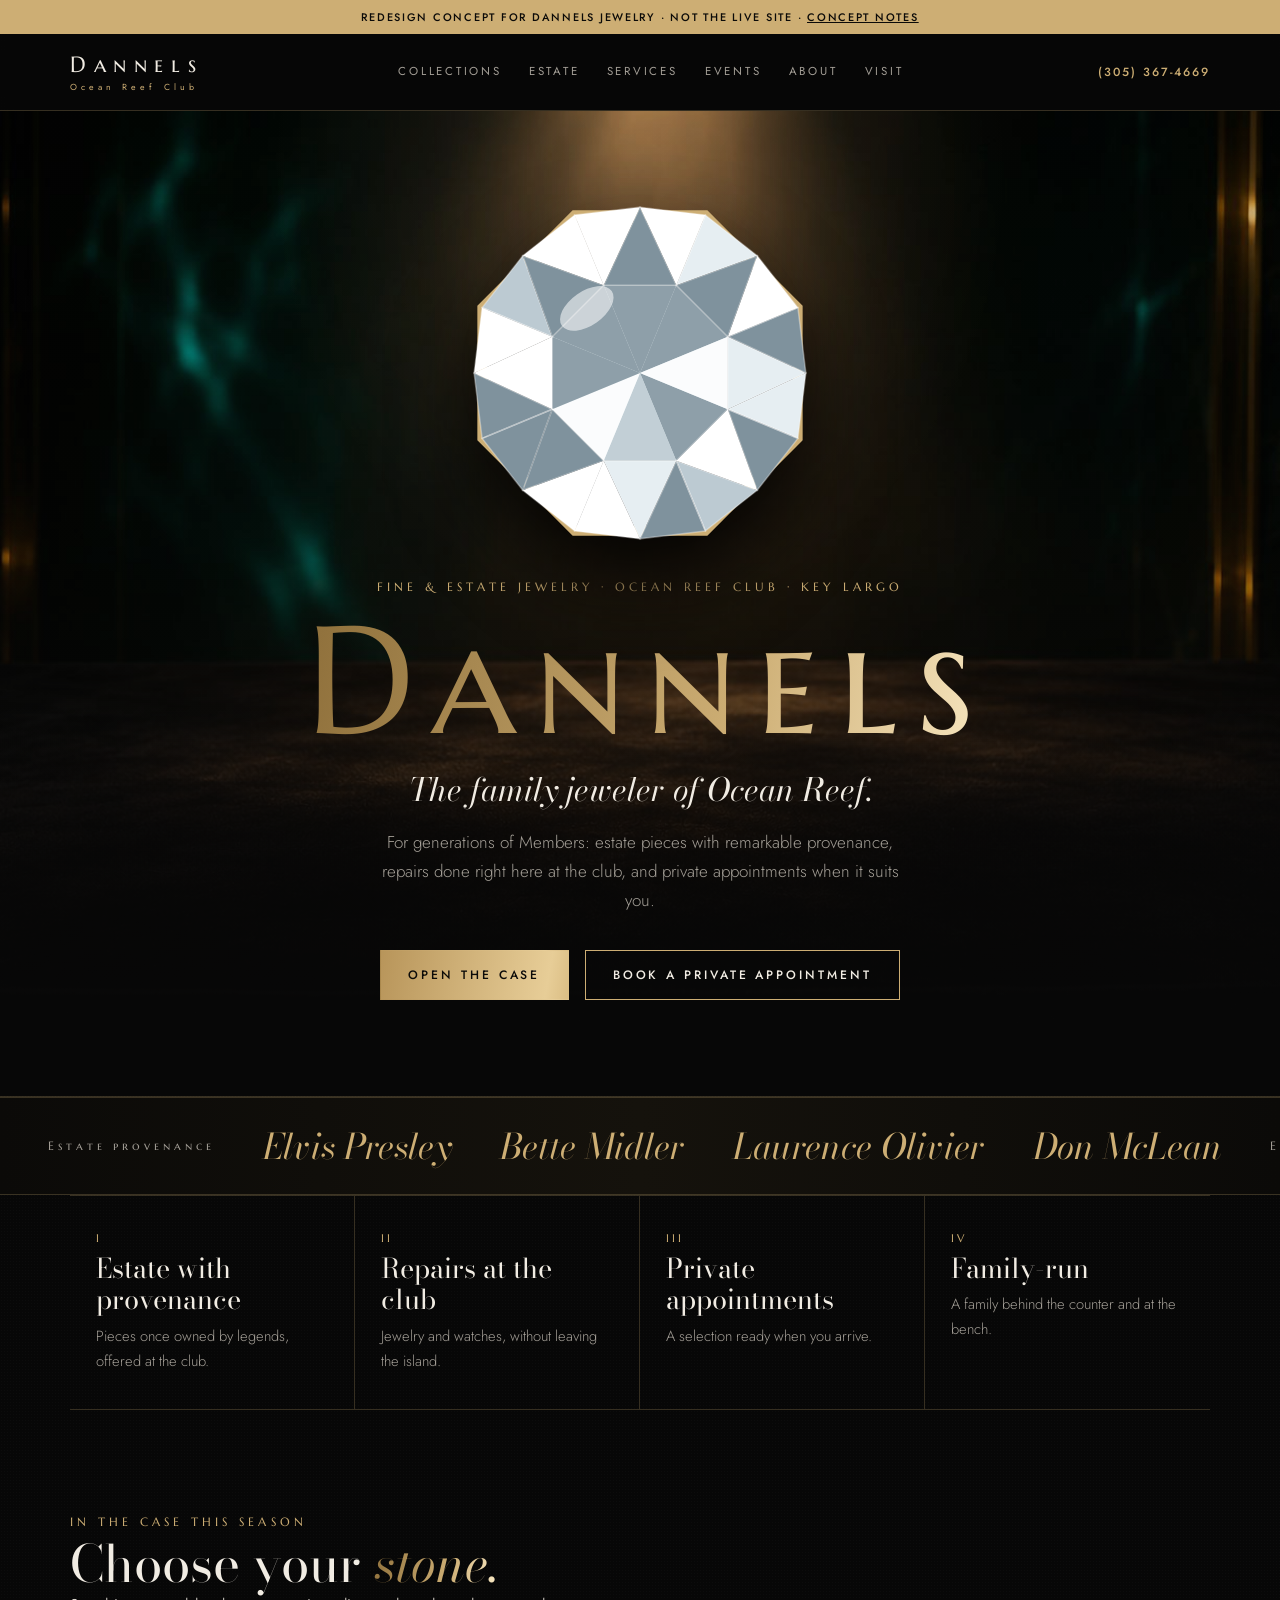
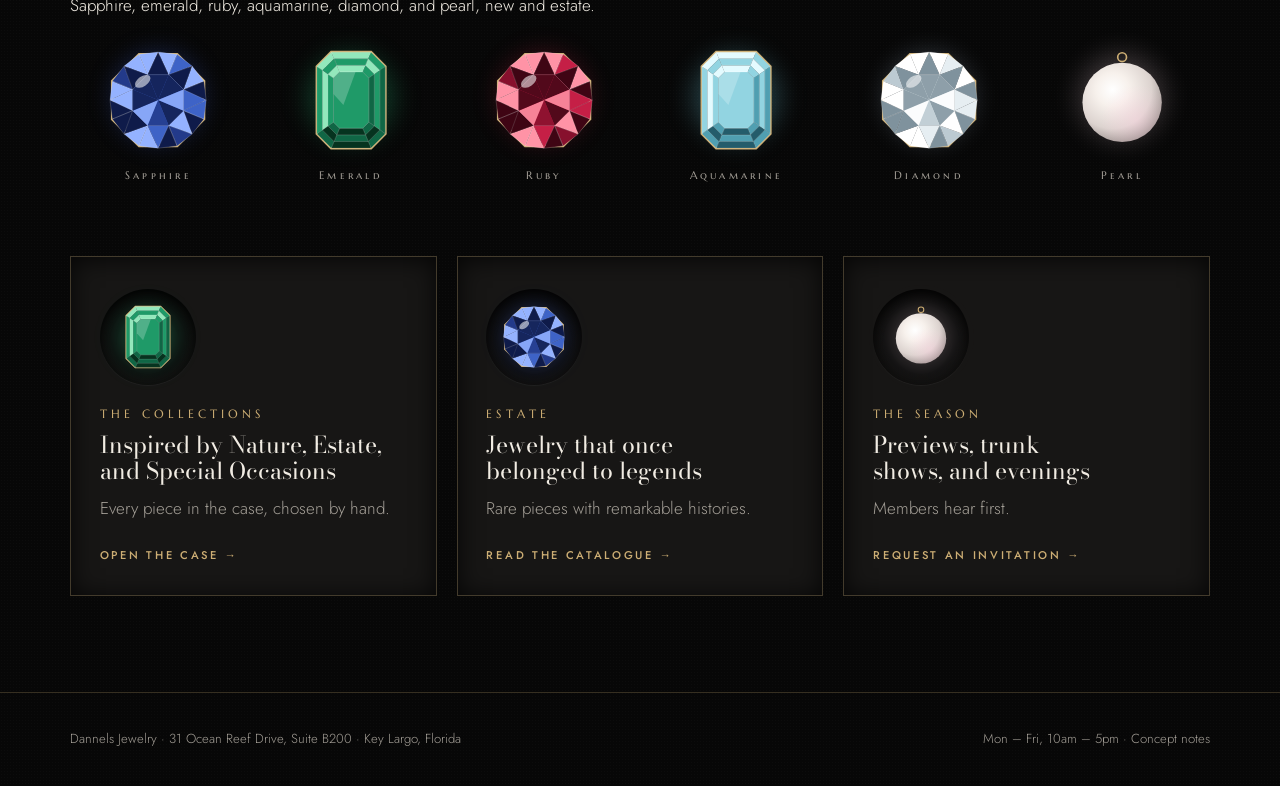
==== index.html @ 048edb6f "Prepare for GitHub Pages: share image URL, placeholder signup Co-Authored-By: Claude Opus 5.5 <norep" ====
<!doctype html>
<html lang="en">
<head>
<meta charset="utf-8">
<meta name="viewport" content="width=device-width, initial-scale=1, viewport-fit=cover">
<title>Dannels Jewelry · Fine & Estate Jewelry at Ocean Reef Club</title>
<meta name="description" content="Fine and estate jewelry at Ocean Reef Club, Key Largo. Jewelry and watch repair, special orders, and private previews. Mon–Fri 10–5.">
<meta name="robots" content="noindex, nofollow">
<meta property="og:title" content="Dannels Jewelry · Fine & Estate Jewelry at Ocean Reef Club">
<meta property="og:description" content="Fine and estate jewelry at Ocean Reef Club, Key Largo. Jewelry and watch repair, special orders, and private previews. Mon–Fri 10–5.">
<meta property="og:type" content="website">
<meta property="og:image" content="https://lysverdan.github.io/dannels-site/img/share.jpg">
<meta name="twitter:card" content="summary_large_image">
<link rel="preconnect" href="https://fonts.googleapis.com">
<link rel="preconnect" href="https://fonts.gstatic.com" crossorigin>
<link href="https://fonts.googleapis.com/css2?family=Bodoni+Moda:ital,opsz,wght@0,6..96,400;0,6..96,500;1,6..96,400&family=Marcellus+SC&family=Jost:wght@300;400;500&display=swap" rel="stylesheet">
<link rel="stylesheet" href="site.css">
<script type="application/ld+json">{
 "@context": "https://schema.org",
 "@type": "JewelryStore",
 "name": "Dannels Jewelry",
 "url": "https://www.dannelsjewelryco.com/",
 "telephone": "+1-305-367-4669",
 "address": {
  "@type": "PostalAddress",
  "streetAddress": "31 Ocean Reef Dr, Suite B200",
  "addressLocality": "Key Largo",
  "addressRegion": "FL",
  "postalCode": "33037",
  "addressCountry": "US"
 },
 "openingHoursSpecification": [
  {
   "@type": "OpeningHoursSpecification",
   "dayOfWeek": [
    "Monday",
    "Tuesday",
    "Wednesday",
    "Thursday",
    "Friday"
   ],
   "opens": "10:00",
   "closes": "17:00"
  }
 ],
 "founder": {
  "@type": "Person",
  "name": "Mark Dannels"
 }
}</script>
</head>
<body>
<svg width="0" height="0" style="position:absolute" aria-hidden="true"><symbol id="g-brilliant" viewBox="0 0 200 200"><polygon points="183.1,134.4 134.4,183.1 65.6,183.1 16.9,134.4 16.9,65.6 65.6,16.9 134.4,16.9 183.1,65.6" fill="none" stroke="var(--setting)" stroke-width="5"/><polygon points="183.1,134.4 161.7,161.7 146.2,119.1" fill="var(--deep)"/><polygon points="161.7,161.7 134.4,183.1 119.1,146.2" fill="var(--lo)"/><polygon points="161.7,161.7 146.2,119.1 119.1,146.2" fill="var(--hi)"/><polygon points="134.4,183.1 100.0,187.3 119.1,146.2" fill="var(--deep)"/><polygon points="100.0,187.3 65.6,183.1 80.9,146.2" fill="var(--hi)"/><polygon points="100.0,187.3 119.1,146.2 80.9,146.2" fill="var(--mid)"/><polygon points="65.6,183.1 38.3,161.7 80.9,146.2" fill="var(--hi)"/><polygon points="38.3,161.7 16.9,134.4 53.8,119.1" fill="var(--deep)"/><polygon points="38.3,161.7 80.9,146.2 53.8,119.1" fill="var(--deep)"/><polygon points="16.9,134.4 12.7,100.0 53.8,119.1" fill="var(--deep)"/><polygon points="12.7,100.0 16.9,65.6 53.8,80.9" fill="var(--hi)"/><polygon points="12.7,100.0 53.8,119.1 53.8,80.9" fill="var(--hi)"/><polygon points="16.9,65.6 38.3,38.3 53.8,80.9" fill="var(--lo)"/><polygon points="38.3,38.3 65.6,16.9 80.9,53.8" fill="var(--hi)"/><polygon points="38.3,38.3 53.8,80.9 80.9,53.8" fill="var(--deep)"/><polygon points="65.6,16.9 100.0,12.7 80.9,53.8" fill="var(--hi)"/><polygon points="100.0,12.7 134.4,16.9 119.1,53.8" fill="var(--hi)"/><polygon points="100.0,12.7 80.9,53.8 119.1,53.8" fill="var(--deep)"/><polygon points="134.4,16.9 161.7,38.3 119.1,53.8" fill="var(--mid)"/><polygon points="161.7,38.3 183.1,65.6 146.2,80.9" fill="var(--hi)"/><polygon points="161.7,38.3 119.1,53.8 146.2,80.9" fill="var(--deep)"/><polygon points="183.1,65.6 187.3,100.0 146.2,80.9" fill="var(--deep)"/><polygon points="187.3,100.0 183.1,134.4 146.2,119.1" fill="var(--mid)"/><polygon points="187.3,100.0 146.2,80.9 146.2,119.1" fill="var(--mid)"/><polygon points="146.2,119.1 119.1,146.2 80.9,146.2 53.8,119.1 53.8,80.9 80.9,53.8 119.1,53.8 146.2,80.9" fill="var(--mid)"/><polygon points="100.0,100.0 146.2,119.1 119.1,146.2" fill="var(--deep)" opacity="0.85"/><polygon points="100.0,100.0 119.1,146.2 80.9,146.2" fill="var(--lo)" opacity="0.85"/><polygon points="100.0,100.0 80.9,146.2 53.8,119.1" fill="var(--hi)" opacity="0.85"/><polygon points="100.0,100.0 53.8,119.1 53.8,80.9" fill="var(--deep)" opacity="0.85"/><polygon points="100.0,100.0 53.8,80.9 80.9,53.8" fill="var(--deep)" opacity="0.85"/><polygon points="100.0,100.0 80.9,53.8 119.1,53.8" fill="var(--deep)" opacity="0.85"/><polygon points="100.0,100.0 119.1,53.8 146.2,80.9" fill="var(--deep)" opacity="0.85"/><polygon points="100.0,100.0 146.2,80.9 146.2,119.1" fill="var(--hi)" opacity="0.85"/><g fill="none" stroke="#fff" stroke-opacity="0.35" stroke-width="0.8"><polygon points="183.1,134.4 161.7,161.7 146.2,119.1"/><polygon points="161.7,161.7 134.4,183.1 119.1,146.2"/><polygon points="134.4,183.1 100.0,187.3 119.1,146.2"/><polygon points="100.0,187.3 65.6,183.1 80.9,146.2"/><polygon points="65.6,183.1 38.3,161.7 80.9,146.2"/><polygon points="38.3,161.7 16.9,134.4 53.8,119.1"/><polygon points="16.9,134.4 12.7,100.0 53.8,119.1"/><polygon points="12.7,100.0 16.9,65.6 53.8,80.9"/><polygon points="16.9,65.6 38.3,38.3 53.8,80.9"/><polygon points="38.3,38.3 65.6,16.9 80.9,53.8"/><polygon points="65.6,16.9 100.0,12.7 80.9,53.8"/><polygon points="100.0,12.7 134.4,16.9 119.1,53.8"/><polygon points="134.4,16.9 161.7,38.3 119.1,53.8"/><polygon points="161.7,38.3 183.1,65.6 146.2,80.9"/><polygon points="183.1,65.6 187.3,100.0 146.2,80.9"/><polygon points="187.3,100.0 183.1,134.4 146.2,119.1"/><polygon points="146.2,119.1 119.1,146.2 80.9,146.2 53.8,119.1 53.8,80.9 80.9,53.8 119.1,53.8 146.2,80.9"/></g><ellipse cx="72" cy="66" rx="16" ry="9" fill="#fff" opacity="0.55" transform="rotate(-35 72 66)"/></symbol><symbol id="g-step" viewBox="0 0 200 200"><polygon points="64.0,13.0 136.0,13.0 162.0,39.0 162.0,161.0 136.0,187.0 64.0,187.0 38.0,161.0 38.0,39.0" fill="none" stroke="var(--setting)" stroke-width="5"/><polygon points="64.0,13.0 136.0,13.0 131.0,25.0 69.0,25.0" fill="var(--hi)" stroke="#fff" stroke-opacity="0.3" stroke-width="0.8"/><polygon points="136.0,13.0 162.0,39.0 152.0,46.0 131.0,25.0" fill="var(--mid)" stroke="#fff" stroke-opacity="0.3" stroke-width="0.8"/><polygon points="162.0,39.0 162.0,161.0 152.0,154.0 152.0,46.0" fill="var(--lo)" stroke="#fff" stroke-opacity="0.3" stroke-width="0.8"/><polygon points="162.0,161.0 136.0,187.0 131.0,175.0 152.0,154.0" fill="var(--lo)" stroke="#fff" stroke-opacity="0.3" stroke-width="0.8"/><polygon points="136.0,187.0 64.0,187.0 69.0,175.0 131.0,175.0" fill="var(--deep)" stroke="#fff" stroke-opacity="0.3" stroke-width="0.8"/><polygon points="64.0,187.0 38.0,161.0 48.0,154.0 69.0,175.0" fill="var(--lo)" stroke="#fff" stroke-opacity="0.3" stroke-width="0.8"/><polygon points="38.0,161.0 38.0,39.0 48.0,46.0 48.0,154.0" fill="var(--mid)" stroke="#fff" stroke-opacity="0.3" stroke-width="0.8"/><polygon points="38.0,39.0 64.0,13.0 69.0,25.0 48.0,46.0" fill="var(--hi)" stroke="#fff" stroke-opacity="0.3" stroke-width="0.8"/><polygon points="69.0,25.0 131.0,25.0 126.0,37.0 74.0,37.0" fill="var(--mid)" stroke="#fff" stroke-opacity="0.3" stroke-width="0.8"/><polygon points="131.0,25.0 152.0,46.0 142.0,53.0 126.0,37.0" fill="var(--hi)" stroke="#fff" stroke-opacity="0.3" stroke-width="0.8"/><polygon points="152.0,46.0 152.0,154.0 142.0,147.0 142.0,53.0" fill="var(--mid)" stroke="#fff" stroke-opacity="0.3" stroke-width="0.8"/><polygon points="152.0,154.0 131.0,175.0 126.0,163.0 142.0,147.0" fill="var(--deep)" stroke="#fff" stroke-opacity="0.3" stroke-width="0.8"/><polygon points="131.0,175.0 69.0,175.0 74.0,163.0 126.0,163.0" fill="var(--lo)" stroke="#fff" stroke-opacity="0.3" stroke-width="0.8"/><polygon points="69.0,175.0 48.0,154.0 58.0,147.0 74.0,163.0" fill="var(--deep)" stroke="#fff" stroke-opacity="0.3" stroke-width="0.8"/><polygon points="48.0,154.0 48.0,46.0 58.0,53.0 58.0,147.0" fill="var(--hi)" stroke="#fff" stroke-opacity="0.3" stroke-width="0.8"/><polygon points="48.0,46.0 69.0,25.0 74.0,37.0 58.0,53.0" fill="var(--mid)" stroke="#fff" stroke-opacity="0.3" stroke-width="0.8"/><polygon points="74.0,37.0 126.0,37.0 121.0,49.0 79.0,49.0" fill="var(--hi)" stroke="#fff" stroke-opacity="0.3" stroke-width="0.8"/><polygon points="126.0,37.0 142.0,53.0 132.0,60.0 121.0,49.0" fill="var(--mid)" stroke="#fff" stroke-opacity="0.3" stroke-width="0.8"/><polygon points="142.0,53.0 142.0,147.0 132.0,140.0 132.0,60.0" fill="var(--lo)" stroke="#fff" stroke-opacity="0.3" stroke-width="0.8"/><polygon points="142.0,147.0 126.0,163.0 121.0,151.0 132.0,140.0" fill="var(--lo)" stroke="#fff" stroke-opacity="0.3" stroke-width="0.8"/><polygon points="126.0,163.0 74.0,163.0 79.0,151.0 121.0,151.0" fill="var(--deep)" stroke="#fff" stroke-opacity="0.3" stroke-width="0.8"/><polygon points="74.0,163.0 58.0,147.0 68.0,140.0 79.0,151.0" fill="var(--lo)" stroke="#fff" stroke-opacity="0.3" stroke-width="0.8"/><polygon points="58.0,147.0 58.0,53.0 68.0,60.0 68.0,140.0" fill="var(--mid)" stroke="#fff" stroke-opacity="0.3" stroke-width="0.8"/><polygon points="58.0,53.0 74.0,37.0 79.0,49.0 68.0,60.0" fill="var(--hi)" stroke="#fff" stroke-opacity="0.3" stroke-width="0.8"/><polygon points="79.0,49.0 121.0,49.0 132.0,60.0 132.0,140.0 121.0,151.0 79.0,151.0 68.0,140.0 68.0,60.0" fill="var(--mid)" stroke="#fff" stroke-opacity="0.4" stroke-width="0.8"/><polygon points="79,49 108,49 86,109 68,89 68,60" fill="#fff" opacity="0.22"/></symbol><symbol id="g-pearl" viewBox="0 0 200 200"><defs><radialGradient id="pg" cx="38%" cy="34%" r="70%"><stop offset="0" stop-color="#fff"/><stop offset=".3" stop-color="#F7F1EC"/><stop offset=".7" stop-color="#DCD3CF"/><stop offset="1" stop-color="#9C918F"/></radialGradient><radialGradient id="pr" cx="68%" cy="72%" r="45%"><stop offset="0" stop-color="#FFD6E4" stop-opacity=".45"/><stop offset="1" stop-color="#FFD6E4" stop-opacity="0"/></radialGradient></defs><circle cx="100" cy="104" r="72" fill="url(#pg)"/><circle cx="100" cy="104" r="72" fill="url(#pr)"/><circle cx="100" cy="22" r="8" fill="none" stroke="var(--setting)" stroke-width="3"/></symbol></svg>
<div class="ribbon">Redesign concept for Dannels Jewelry · not the live site · <a href="notes.html">concept notes</a></div>
<nav class="nav" aria-label="Main">
  <div class="wrap">
    <a class="wordmark" href="index.html">Dannels<small>Ocean Reef Club</small></a>
    <div class="menu"><a href="collections.html">Collections</a><a href="estate.html">Estate</a><a href="services.html">Services</a><a href="events.html">Events</a><a href="about.html">About</a><a href="visit.html">Visit</a></div>
    <a class="call" href="tel:+13053674669">(305) 367-4669</a>
  </div>
</nav>
<main>
<section class="page">
<header class="hero2">
<div class="wrap">
<div class="stage">
<div class="halo"></div>
<div class="turn"><svg aria-label="Illustration of a brilliant-cut diamond" class="gem g-diamond" role="img" viewbox="0 0 200 200"><use href="#g-brilliant"></use></svg></div>
<div class="glint"></div>
<span class="spark" style="left:6%;top:18%;animation-delay:.2s"></span>
<span class="spark" style="left:86%;top:10%;animation-delay:1.3s;width:24px;height:24px"></span>
<span class="spark" style="left:92%;top:66%;animation-delay:2.1s"></span>
<span class="spark" style="left:14%;top:76%;animation-delay:.8s;width:12px;height:12px"></span>
<span class="spark" style="left:52%;top:-2%;animation-delay:2.7s;width:14px;height:14px"></span>
</div>
<span class="eyebrow">Fine &amp; Estate Jewelry · Ocean Reef Club · Key Largo</span>
<h1 style="margin-top:1.2rem"><span class="foil">Dannels</span></h1>
<p class="sub">The family jeweler of Ocean Reef.</p>
<p class="meta">For generations of Members: estate pieces with remarkable provenance, repairs done right here at the club, and private appointments when it suits you.</p>
<div class="ctas">
<a class="btn btn--solid" href="collections.html">Open the case</a>
<a class="btn btn--ghost" href="visit.html">Book a private appointment</a>
</div>
</div>
</header>
<div aria-label="Past estate provenance" class="marquee"><div class="track">
<span class="k">Estate provenance</span><span>Elvis Presley</span><span>Bette Midler</span><span>Laurence Olivier</span><span>Don McLean</span>
<span class="k">Estate provenance</span><span>Elvis Presley</span><span>Bette Midler</span><span>Laurence Olivier</span><span>Don McLean</span>
<span class="k">Estate provenance</span><span>Elvis Presley</span><span>Bette Midler</span><span>Laurence Olivier</span><span>Don McLean</span>
<span class="k">Estate provenance</span><span>Elvis Presley</span><span>Bette Midler</span><span>Laurence Olivier</span><span>Don McLean</span>
</div></div>
<div class="wrap"><div class="pillars">
<div class="pillar"><span class="n">I</span><b>Estate with provenance</b><span>Pieces once owned by legends, offered at the club.</span></div>
<div class="pillar"><span class="n">II</span><b>Repairs at the club</b><span>Jewelry and watches, without leaving the island.</span></div>
<div class="pillar"><span class="n">III</span><b>Private appointments</b><span>A selection ready when you arrive.</span></div>
<div class="pillar"><span class="n">IV</span><b>Family-run</b><span>A family behind the counter and at the bench.</span></div>
</div></div>
<section class="band"><div class="wrap">
<div class="section-head"><div><span class="eyebrow">In the case this season</span><h2>Choose your <span class="foil" style="font-style:italic">stone.</span></h2></div><p>Sapphire, emerald, ruby, aquamarine, diamond, and pearl, new and estate.</p></div>
<div class="stones" style="margin-bottom:3rem">
<a class="stone g-sapphire" href="collections.html"><svg aria-hidden="true" viewbox="0 0 200 200"><use href="#g-brilliant"></use></svg><span>Sapphire</span></a>
<a class="stone g-emerald" href="collections.html"><svg aria-hidden="true" viewbox="0 0 200 200"><use href="#g-step"></use></svg><span>Emerald</span></a>
<a class="stone g-ruby" href="collections.html"><svg aria-hidden="true" viewbox="0 0 200 200"><use href="#g-brilliant"></use></svg><span>Ruby</span></a>
<a class="stone g-aqua" href="collections.html"><svg aria-hidden="true" viewbox="0 0 200 200"><use href="#g-step"></use></svg><span>Aquamarine</span></a>
<a class="stone g-diamond" href="collections.html"><svg aria-hidden="true" viewbox="0 0 200 200"><use href="#g-brilliant"></use></svg><span>Diamond</span></a>
<a class="stone g-pearl" href="collections.html"><svg aria-hidden="true" viewbox="0 0 200 200"><use href="#g-pearl"></use></svg><span>Pearl</span></a>
</div>
<div class="trays">
<a class="tray" href="collections.html">
<div class="slot"><svg aria-hidden="true" class="gem g-emerald" viewbox="0 0 200 200"><use href="#g-step"></use></svg></div>
<span class="eyebrow">The Collections</span><h3>Inspired by Nature, Estate, and Special Occasions</h3><p class="muted">Every piece in the case, chosen by hand.</p><span class="arrow">Open the case →</span>
</a>
<a class="tray" href="estate.html">
<div class="slot"><svg aria-hidden="true" class="gem g-sapphire" viewbox="0 0 200 200"><use href="#g-brilliant"></use></svg></div>
<span class="eyebrow">Estate</span><h3>Jewelry that once belonged to legends</h3><p class="muted">Rare pieces with remarkable histories.</p><span class="arrow">Read the catalogue →</span>
</a>
<a class="tray" href="events.html">
<div class="slot"><svg aria-hidden="true" class="gem g-pearl" viewbox="0 0 200 200"><use href="#g-pearl"></use></svg></div>
<span class="eyebrow">The Season</span><h3>Previews, trunk shows, and evenings</h3><p class="muted">Members hear first.</p><span class="arrow">Request an invitation →</span>
</a>
</div>
</div></section>
</section>
</main>
<footer>
  <div class="wrap">
    <span>Dannels Jewelry · 31 Ocean Reef Drive, Suite B200 · Key Largo, Florida</span>
    <span><a href="visit.html">Mon – Fri, 10am – 5pm</a> · <a href="notes.html">Concept notes</a></span>
  </div>
</footer>
</body>
</html>
---- site.css ----
/* Layout: black-velvet showroom; one HTML file per page, shared stylesheet */
:root {
  --velvet: #070707;      /* black velvet ground */
  --velvet-2: #101010;    /* raised band */
  --velvet-3: #171615;    /* tray / card */
  --pearl: #F1ECE3;       /* primary text */
  --ash: #A39E96;         /* secondary text */
  --gold: #CDAE74;        /* champagne gold */
  --gold-deep: #9C7D45;
  --ivory: #F3EDE1;       /* paper: envelope, invitation, tags */
  --ink: #1A1712;         /* text on paper */
  --line: rgba(205, 174, 116, 0.24);
  --font-display: 'Bodoni Moda', 'Didot', 'Bodoni 72', Georgia, serif;
  --font-engraved: 'Marcellus SC', 'Trajan Pro', 'Optima', Georgia, serif;
  --font-body: 'Jost', 'Futura', 'Century Gothic', 'Helvetica Neue', Arial, sans-serif;
  color-scheme: dark;
}
* { box-sizing: border-box; }
html, body { background: var(--velvet); }
body { margin: 0; color: var(--pearl); font: 300 1.0625rem/1.7 var(--font-body); -webkit-font-smoothing: antialiased; min-height: 100vh; display: flex; flex-direction: column;
  background-image: radial-gradient(rgba(255,255,255,0.018) 1px, transparent 1px); background-size: 3px 3px; }
a { color: inherit; }
svg { display: block; }
.wrap { max-width: 1180px; margin: 0 auto; width: 100%; padding-left: max(20px, env(safe-area-inset-left, 0px)); padding-right: max(20px, env(safe-area-inset-right, 0px)); }
.eng { font-family: var(--font-engraved); letter-spacing: 0.28em; text-transform: uppercase; }
.eyebrow { font: 400 0.74rem var(--font-engraved); letter-spacing: 0.34em; text-transform: uppercase; color: var(--gold); }
h1, h2, h3 { font-family: var(--font-display); font-weight: 400; margin: 0; text-wrap: balance; line-height: 1.1; }
h2 { font-size: clamp(2rem, 4.2vw, 3.2rem); }
h3 { font-size: 1.45rem; }
p { margin: 0; }
.muted { color: var(--ash); }
.btn { display: inline-flex; align-items: center; justify-content: center; padding: 0.95rem 1.7rem; font: 500 0.76rem var(--font-body); letter-spacing: 0.24em; text-transform: uppercase; text-decoration: none; border: 1px solid var(--gold); cursor: pointer; transition: background .3s, color .3s, border-color .3s; user-select: none; }
.btn--solid { background: var(--gold); color: #0B0A08; }
.btn--solid:hover { background: var(--pearl); border-color: var(--pearl); }
.btn--ghost { background: transparent; color: var(--pearl); }
.btn--ghost:hover { background: rgba(205,174,116,0.12); }
label { cursor: pointer; }
.ctas { display: flex; flex-wrap: wrap; gap: 1rem; }


.ribbon { background: var(--gold); color: #0B0A08; text-align: center; font: 500 0.68rem var(--font-body); letter-spacing: 0.16em; text-transform: uppercase; padding: 0.55rem 1rem; }
.ribbon a { text-decoration: underline; }

/* nav */
.nav { position: sticky; top: 0; z-index: 20; background: rgba(7,7,7,0.9); backdrop-filter: blur(12px); -webkit-backdrop-filter: blur(12px); border-bottom: 1px solid var(--line); }
.nav .wrap { display: flex; align-items: center; justify-content: space-between; gap: 1rem; min-height: 76px; }
.wordmark { font: 400 1.4rem var(--font-engraved); letter-spacing: 0.34em; }
.wordmark small { display: block; font: 400 0.55rem var(--font-body); letter-spacing: 0.46em; color: var(--gold); margin-top: 3px; }
.menu { display: flex; gap: 1.7rem; }
.menu a { font: 400 0.72rem var(--font-body); letter-spacing: 0.24em; text-transform: uppercase; color: var(--ash); padding-block: 0.4rem; border-bottom: 1px solid transparent; transition: color .2s; white-space: nowrap; }
.menu a:hover { color: var(--pearl); }
.nav .call { font: 500 0.74rem var(--font-body); letter-spacing: 0.16em; text-decoration: none; color: var(--gold); white-space: nowrap; }
@media (max-width: 960px) {
  .nav .wrap { flex-wrap: wrap; padding-block: 0.9rem 0; gap: 0.6rem; }
  .nav .call { font-size: 0.68rem; }
  .menu { order: 3; width: 100%; overflow-x: auto; gap: 1.4rem; padding-bottom: 0.7rem; scrollbar-width: none; }
  .menu::-webkit-scrollbar { display: none; }
}

main { flex: 1; }
section.band { padding-block: clamp(3.5rem, 8vw, 6rem); }
.band--raised { background: var(--velvet-2); border-block: 1px solid var(--line); }
.rule { width: 64px; height: 1px; background: var(--gold); }
.page-head { border-bottom: 1px solid var(--line); background: radial-gradient(ellipse at 85% -10%, rgba(205,174,116,0.12), transparent 55%), radial-gradient(ellipse at 0% 110%, rgba(64,130,140,0.10), transparent 55%); }
.page-head .wrap { padding-block: clamp(3.5rem, 8vw, 5.5rem); display: flex; flex-direction: column; gap: 1.1rem; }
.page-head h1 { font-size: clamp(2.6rem, 6vw, 4.6rem); }
.page-head p { color: var(--ash); max-width: 54ch; font-size: 1.1rem; }
.next { border-top: 1px solid var(--line); }
.next .wrap { padding-block: 2.4rem; display: flex; flex-wrap: wrap; justify-content: space-between; align-items: center; gap: 1rem; }
.next a { font: italic 400 1.6rem var(--font-display); }
.next a span { color: var(--gold); }

/* gems */
.gem { width: 100%; height: auto; aspect-ratio: 1; }
.g-diamond { --hi: #FFFFFF; --mid: #E6EEF2; --lo: #BCCAD2; --deep: #7F929D; --glow: rgba(200,225,255,.45); --setting: #CDAE74; }
.g-sapphire { --hi: #94B2FF; --mid: #3E63C7; --lo: #233A8A; --deep: #0F1B4A; --setting: #CDAE74; --glow: rgba(70,110,255,.55); }
.g-emerald { --hi: #93E8BC; --mid: #1F9A68; --lo: #106645; --deep: #06331F; --setting: #CDAE74; --glow: rgba(40,200,130,.5); }
.g-ruby { --hi: #FF93A6; --mid: #C51F46; --lo: #87102D; --deep: #3F0514; --setting: #CDAE74; --glow: rgba(235,40,80,.5); }
.g-aqua { --hi: #E4FBFF; --mid: #92D4E1; --lo: #509FB1; --deep: #245C6B; --setting: #CDAE74; --glow: rgba(120,220,240,.5); }
.g-pearl { --setting: #CDAE74; --glow: rgba(255,225,235,.4); }

/* sparkle */
.spark { position: absolute; width: 18px; height: 18px; background: conic-gradient(from 45deg, transparent 0 20%, #fff 25%, transparent 30% 45%, #fff 50%, transparent 55% 70%, #fff 75%, transparent 80% 95%, #fff 100%); -webkit-mask: radial-gradient(circle, #000 0 18%, transparent 60%); mask: radial-gradient(circle, #000 0 18%, transparent 60%); animation: twinkle 3.2s ease-in-out infinite; opacity: 0; }
@keyframes twinkle { 0%, 100% { opacity: 0; transform: scale(.4) rotate(0deg); } 50% { opacity: 1; transform: scale(1) rotate(45deg); } }

/* home hero */
.hero { position: relative; overflow: hidden; isolation: isolate; border-bottom: 1px solid var(--line); }
.hero::before { content: ""; position: absolute; inset: -20%; z-index: -1;
  background: radial-gradient(circle at 70% 45%, rgba(205,174,116,0.16), transparent 32%), radial-gradient(circle at 20% 80%, rgba(64,130,140,0.12), transparent 35%), radial-gradient(circle at 90% 90%, rgba(205,174,116,0.06), transparent 30%);
  animation: drift 18s ease-in-out infinite alternate; }
@keyframes drift { from { transform: translate(0,0) scale(1); } to { transform: translate(-3%, 2%) scale(1.06); } }
.hero-inner { display: grid; grid-template-columns: 1.1fr 0.9fr; gap: 3rem; align-items: center; padding-block: clamp(3.5rem, 8vw, 6rem); }
.hero h1 { font: 400 clamp(3.6rem, 10vw, 8rem)/0.92 var(--font-engraved); letter-spacing: 0.08em; margin-top: 1.4rem; }
.shimmer { background: linear-gradient(100deg, var(--gold-deep) 0%, var(--gold) 30%, #FFF3D6 45%, var(--gold) 60%, var(--gold-deep) 100%); background-size: 250% 100%; -webkit-background-clip: text; background-clip: text; color: transparent; animation: shimmer 7s ease-in-out infinite; }
@keyframes shimmer { 0%,100% { background-position: 100% 0; } 50% { background-position: 0% 0; } }
.hero .sub { font: italic 400 clamp(1.25rem, 2.3vw, 1.7rem)/1.4 var(--font-display); margin-top: 1.5rem; max-width: 28ch; }
.hero .meta { margin-top: 1.3rem; color: var(--ash); font-size: 0.98rem; max-width: 46ch; }
.hero .ctas { margin-top: 2.3rem; }
.showcase { position: relative; justify-self: center; width: 100%; max-width: 430px; }
.showcase .gem { filter: drop-shadow(0 40px 50px rgba(0,0,0,.9)) drop-shadow(0 0 40px rgba(205,174,116,0.15)); animation: float 9s ease-in-out infinite; }
@keyframes float { 0%,100% { transform: translateY(0) rotate(0deg); } 50% { transform: translateY(-14px) rotate(3deg); } }
.showcase .pedestal { margin: 1.4rem auto 0; width: 62%; height: 14px; border-radius: 50%; background: radial-gradient(ellipse, rgba(205,174,116,0.35), transparent 70%); filter: blur(4px); }
@media (max-width: 860px) { .hero-inner { grid-template-columns: 1fr; } .showcase { max-width: 230px; order: -1; } }

/* jeweler's tag */
.tag-card { position: relative; display: inline-flex; flex-direction: column; gap: 0.25rem; background: var(--ivory); color: var(--ink); padding: 1rem 1.4rem 1rem 2.6rem; clip-path: polygon(18px 0, 100% 0, 100% 100%, 18px 100%, 0 50%); font: 400 0.8rem var(--font-body); letter-spacing: 0.04em; }
.tag-card::before { content: ""; position: absolute; left: 14px; top: 50%; width: 8px; height: 8px; margin-top: -4px; border-radius: 50%; background: var(--velvet); box-shadow: inset 0 0 0 1.5px var(--gold-deep); }
.tag-card strong { font: 400 0.72rem var(--font-engraved); letter-spacing: 0.22em; color: var(--gold-deep); }
.hero .tag-card { margin-top: 2.4rem; transform: rotate(-2deg); }

/* doorways = velvet trays */
.trays { display: grid; grid-template-columns: repeat(3, 1fr); gap: 1.25rem; }
.tray { background: var(--velvet-3); border: 1px solid var(--line); padding: 2rem 1.8rem; display: flex; flex-direction: column; gap: 0.7rem; box-shadow: inset 0 2px 24px rgba(0,0,0,.8); transition: border-color .4s, transform .4s; }
.tray:hover { border-color: var(--gold); transform: translateY(-4px); }
.tray .slot { width: 96px; height: 96px; border-radius: 50%; background: radial-gradient(circle, #0D0D0D 55%, #1E1C19 100%); box-shadow: inset 0 6px 14px rgba(0,0,0,.95), 0 1px 0 rgba(255,255,255,.04); display: grid; place-items: center; margin-bottom: 0.6rem; }
.tray .slot svg { width: 70px; }
.tray .arrow { margin-top: auto; padding-top: 0.8rem; color: var(--gold); font: 500 0.7rem var(--font-body); letter-spacing: 0.24em; text-transform: uppercase; }
@media (max-width: 860px) { .trays { grid-template-columns: 1fr; } }

/* collections: velvet case with hanging tags */
.case-label { display: flex; align-items: baseline; gap: 1rem; margin-bottom: 1.4rem; }
.case-label h3 { font-size: 1.6rem; }
.case-label span { color: var(--ash); font-size: 0.92rem; }
.velvet-case { display: grid; grid-template-columns: repeat(3, 1fr); gap: 1px; background: #000; border: 1px solid var(--line); box-shadow: inset 0 0 60px rgba(0,0,0,.9); margin-bottom: 3.5rem; }
.cell { background: var(--velvet-3); padding: 2.2rem 1.6rem 1.6rem; display: flex; flex-direction: column; align-items: center; gap: 1.1rem; box-shadow: inset 0 4px 30px rgba(0,0,0,.85); position: relative; }
.cell .slot { width: 64%; aspect-ratio: 1; border-radius: 50%; display: grid; place-items: center; background: radial-gradient(circle, #0B0B0B 50%, #1C1A17 100%); box-shadow: inset 0 10px 24px rgba(0,0,0,.95); }
.cell .slot svg { width: 72%; transition: transform .6s; }
.cell:hover .slot svg { transform: scale(1.07) rotate(-5deg); }
.cell .hang { align-self: stretch; display: flex; justify-content: space-between; align-items: flex-end; gap: 1rem; }
.cell .hang .tag-card { font-size: 0.74rem; padding: 0.6rem 1rem 0.6rem 2.2rem; }
.cell .hang h4 { margin: 0; font: italic 400 1.15rem var(--font-display); }
.cell .ask { font: 500 0.66rem var(--font-body); letter-spacing: 0.22em; text-transform: uppercase; color: var(--gold); white-space: nowrap; }
@media (max-width: 860px) { .velvet-case { grid-template-columns: 1fr 1fr; } }
@media (max-width: 540px) { .velvet-case { grid-template-columns: 1fr; } }

/* estate: auction catalogue */
.catalogue { display: grid; grid-template-columns: 0.9fr 1.1fr; gap: 4rem; align-items: start; }
.cat-sheet { border: 1px solid var(--line); background: var(--velvet-3); padding: 2.4rem; }
.cat-sheet .lotline { display: flex; justify-content: space-between; font: 400 0.72rem var(--font-engraved); letter-spacing: 0.24em; color: var(--gold); border-bottom: 1px solid var(--line); padding-bottom: 1rem; margin-bottom: 1.6rem; }
.prov { list-style: none; margin: 1.6rem 0 0; padding: 0; display: flex; flex-direction: column; gap: 0.9rem; }
.prov li { display: flex; align-items: baseline; gap: 0.8rem; font: 400 1.25rem var(--font-display); }
.prov li::after { content: ""; flex: 1; border-bottom: 1px dotted rgba(205,174,116,0.45); order: 1; transform: translateY(-4px); }
.prov li span { order: 2; font: 400 0.68rem var(--font-body); letter-spacing: 0.22em; text-transform: uppercase; color: var(--ash); }
.catalogue blockquote { margin: 0; font: italic 400 clamp(1.6rem, 3vw, 2.3rem)/1.3 var(--font-display); }
.stack { display: flex; flex-direction: column; gap: 1.2rem; }
.stack p { color: var(--ash); max-width: 50ch; }
@media (max-width: 860px) { .catalogue { grid-template-columns: 1fr; gap: 2.4rem; } }

/* services: repair envelope */
.svc-grid { display: grid; grid-template-columns: 1fr 1fr; gap: 4rem; align-items: start; }
.envelope { position: relative; background: var(--ivory); color: var(--ink); padding: 2.6rem 2.2rem 2.2rem; box-shadow: 0 30px 60px rgba(0,0,0,.6); transform: rotate(1.2deg); }
.envelope::before { content: ""; position: absolute; left: 0; right: 0; top: 0; height: 26px; background: linear-gradient(170deg, rgba(0,0,0,.08) 50%, transparent 50%), linear-gradient(190deg, rgba(0,0,0,.08) 50%, transparent 50%); background-size: 50% 100%; background-repeat: no-repeat; background-position: left, right; }
.envelope .head { display: flex; justify-content: space-between; align-items: baseline; border-bottom: 1.5px solid var(--ink); padding-bottom: 0.7rem; }
.envelope .head b { font: 400 1.2rem var(--font-engraved); letter-spacing: 0.24em; }
.envelope .head span { font: 400 0.7rem var(--font-body); letter-spacing: 0.2em; text-transform: uppercase; }
.env-fields { display: grid; grid-template-columns: 1fr 1fr; gap: 0.9rem 1.4rem; margin: 1.3rem 0; font-size: 0.78rem; letter-spacing: 0.06em; text-transform: uppercase; }
.env-fields div { border-bottom: 1px solid rgba(26,23,18,.45); padding-bottom: 0.25rem; }
.env-checks { display: grid; grid-template-columns: 1fr 1fr; gap: 0.6rem 1.4rem; font-size: 0.92rem; }
.env-checks span::before { content: ""; display: inline-block; width: 11px; height: 11px; border: 1.2px solid var(--ink); margin-right: 0.55rem; vertical-align: -1px; }
.envelope .foot { margin-top: 1.4rem; border-top: 1px solid rgba(26,23,18,.4); padding-top: 0.8rem; font: italic 400 0.95rem var(--font-display); }
.svc-list { display: flex; flex-direction: column; gap: 2rem; }
.svc { padding-top: 1.2rem; border-top: 1px solid var(--gold); display: flex; flex-direction: column; gap: 0.5rem; }
.svc p { color: var(--ash); }
.soon { font: 500 0.62rem var(--font-body); letter-spacing: 0.2em; text-transform: uppercase; color: var(--gold); }
@media (max-width: 860px) { .svc-grid { grid-template-columns: 1fr; gap: 3rem; } .envelope { transform: none; } }
@media (max-width: 420px) { .env-fields, .env-checks { grid-template-columns: 1fr; } }

/* events: engraved invitation */
.invite { max-width: 640px; margin: 0 auto; background: var(--ivory); color: var(--ink); padding: 10px; box-shadow: 0 30px 70px rgba(0,0,0,.7); }
.invite-inner { border: 1px solid var(--gold-deep); outline: 1px solid var(--gold-deep); outline-offset: -7px; padding: clamp(2.2rem, 6vw, 3.6rem) clamp(1.4rem, 5vw, 3rem); text-align: center; display: flex; flex-direction: column; align-items: center; gap: 1rem; }
.invite .mono { width: 54px; height: 54px; border: 1px solid var(--gold-deep); border-radius: 50%; display: grid; place-items: center; font: 400 1.5rem var(--font-engraved); color: var(--gold-deep); }
.invite .req { font: italic 400 1.1rem var(--font-display); }
.invite h2 { font: 400 clamp(1.5rem, 4vw, 2.2rem)/1.2 var(--font-engraved); letter-spacing: 0.16em; color: var(--ink); }
.invite .when { font: 400 0.8rem var(--font-body); letter-spacing: 0.26em; text-transform: uppercase; }
.invite .sample { font: 500 0.6rem var(--font-body); letter-spacing: 0.22em; text-transform: uppercase; color: var(--gold-deep); border: 1px solid var(--gold-deep); padding: 0.15rem 0.5rem; }
.past { display: grid; grid-template-columns: 170px 1fr; gap: 2rem; border: 1px solid var(--line); background: var(--velvet-3); padding: 2rem; }
.past .date { font: 400 2.6rem/1 var(--font-display); color: var(--gold); }
.past .date small { display: block; font: 500 0.68rem var(--font-body); letter-spacing: 0.22em; text-transform: uppercase; color: var(--ash); margin-top: 0.6rem; }
@media (max-width: 640px) { .past { grid-template-columns: 1fr; gap: 1rem; } }
.signup-box { text-align: center; display: flex; flex-direction: column; align-items: center; gap: 1.1rem; }
.signup-box p { color: var(--ash); max-width: 52ch; }
.signup { display: flex; flex-wrap: wrap; justify-content: center; gap: 0.8rem; margin-top: 0.4rem; width: 100%; max-width: 560px; }
.signup input { flex: 1 1 240px; min-width: 0; background: transparent; border: 1px solid var(--line); color: var(--pearl); font: 300 1rem var(--font-body); padding: 0.95rem 1.1rem; }
.signup input::placeholder { color: var(--ash); }
.sr { position: absolute; left: -9999px; }

/* about */
.people { display: grid; grid-template-columns: repeat(2, minmax(0, 1fr)); gap: 1.5rem; }
.person { border: 1px solid var(--line); padding: 2.4rem; display: flex; flex-direction: column; gap: 0.7rem; background: var(--velvet-3); }
.person .mono { width: 64px; height: 64px; border: 1px solid var(--gold); border-radius: 50%; display: grid; place-items: center; font: 400 1.6rem var(--font-engraved); color: var(--gold); margin-bottom: 0.6rem; }
.person .role { font: 400 0.72rem var(--font-engraved); letter-spacing: 0.3em; color: var(--gold); }
.person p { color: var(--ash); }
@media (max-width: 760px) { .people { grid-template-columns: 1fr; } }

/* visit */
.visit { display: grid; grid-template-columns: 1.1fr 0.9fr; gap: 3rem; align-items: start; }
.visit dl { display: grid; grid-template-columns: max-content 1fr; gap: 1.1rem 2rem; margin: 0; }
.visit dt { font: 400 0.72rem var(--font-engraved); letter-spacing: 0.28em; color: var(--gold); padding-top: 0.3rem; }
.visit dd { margin: 0; font-size: 1.05rem; }
.card { border: 1px solid var(--line); padding: 2.2rem; display: flex; flex-direction: column; gap: 1.2rem; background: var(--velvet-3); }
@media (max-width: 860px) { .visit { grid-template-columns: 1fr; } }
@media (max-width: 420px) { .visit dl { grid-template-columns: 1fr; gap: 0.3rem; } .visit dd { margin-bottom: 0.8rem; } }


/* ---------- v3: more life ---------- */
.foil { background: linear-gradient(100deg, #8E6F3A 0%, #CDAE74 25%, #FFF1CF 42%, #E2C68E 55%, #9C7D45 80%, #CDAE74 100%); background-size: 260% 100%; -webkit-background-clip: text; background-clip: text; color: transparent; animation: shimmer 9s ease-in-out infinite; }
.page-head h1 { background: linear-gradient(100deg, #F1ECE3 0%, #F1ECE3 40%, #FFF6DF 48%, #E2C68E 52%, #F1ECE3 60%, #F1ECE3 100%); background-size: 300% 100%; -webkit-background-clip: text; background-clip: text; color: transparent; animation: shimmer 8s ease-in-out infinite; }

.hero2 { position: relative; overflow: hidden; isolation: isolate; text-align: center; border-bottom: 1px solid var(--line); }
.hero2::before { content: ""; position: absolute; left: 50%; top: -30%; width: 140%; height: 120%; transform: translateX(-50%); z-index: -1;
  background: radial-gradient(ellipse 30% 55% at 50% 30%, rgba(255,240,210,0.16), transparent 70%), conic-gradient(from 180deg at 50% -10%, transparent 0 165deg, rgba(255,236,200,0.07) 172deg, transparent 180deg, rgba(255,236,200,0.05) 188deg, transparent 195deg 360deg); }
.hero2::after { content: ""; position: absolute; inset: auto 0 0 0; height: 40%; z-index: -1; background: linear-gradient(to top, var(--velvet), transparent); }
.hero2 .wrap { padding-block: clamp(2.5rem, 6vw, 4.5rem) clamp(3.5rem, 8vw, 6rem); display: flex; flex-direction: column; align-items: center; }
.stage { position: relative; width: min(380px, 70vw); aspect-ratio: 1; margin-bottom: 1rem; }
.stage .halo { position: absolute; inset: 8%; border-radius: 50%; background: radial-gradient(circle, rgba(200,225,255,.35), rgba(205,174,116,.12) 45%, transparent 70%); filter: blur(18px); animation: breathe 5s ease-in-out infinite; }
@keyframes breathe { 0%,100% { opacity: .65; transform: scale(.95); } 50% { opacity: 1; transform: scale(1.05); } }
.stage .turn { position: absolute; inset: 0; animation: spin 40s linear infinite; }
@keyframes spin { to { transform: rotate(360deg); } }
.stage .gem { filter: drop-shadow(0 40px 40px rgba(0,0,0,.9)); }
.glint { position: absolute; inset: 5%; clip-path: polygon(30% 0, 70% 0, 100% 30%, 100% 70%, 70% 100%, 30% 100%, 0 70%, 0 30%); overflow: hidden; pointer-events: none; }
.glint::before { content: ""; position: absolute; top: -50%; left: -60%; width: 40%; height: 200%; background: linear-gradient(90deg, transparent, rgba(255,255,255,.75), transparent); transform: rotate(25deg); animation: sweep 4.5s ease-in-out infinite; mix-blend-mode: screen; }
@keyframes sweep { 0%, 55% { left: -60%; } 85%, 100% { left: 130%; } }
.hero2 h1 { font: 400 clamp(2.6rem, 12vw, 9.5rem)/0.9 var(--font-engraved); letter-spacing: 0.12em; margin-right: -0.12em; }
.hero2 .sub { font: italic 400 clamp(1.35rem, 2.6vw, 2rem)/1.3 var(--font-display); margin-top: 1.2rem; }
.hero2 .meta { color: var(--ash); max-width: 52ch; margin-top: 1.1rem; }
.hero2 .ctas { justify-content: center; margin-top: 2.2rem; }
.hero2 .spark { z-index: 2; }

.marquee { border-block: 1px solid var(--line); background: linear-gradient(90deg, #0B0A08, #15120C, #0B0A08); overflow: hidden; white-space: nowrap; padding-block: 1.3rem; }
.marquee .track { display: inline-flex; gap: 3rem; animation: marquee 36s linear infinite; padding-left: 3rem; }
.marquee span { font: italic 400 clamp(1.4rem, 3vw, 2.2rem) var(--font-display); color: var(--gold); }
.marquee span.k { font: 400 0.72rem var(--font-engraved); letter-spacing: 0.34em; color: var(--ash); align-self: center; font-style: normal; }
@keyframes marquee { to { transform: translateX(-50%); } }

.pillars { display: grid; grid-template-columns: repeat(4, 1fr); border-block: 1px solid var(--line); }
.pillar { padding: 2.2rem 1.6rem; border-right: 1px solid var(--line); display: flex; flex-direction: column; gap: 0.5rem; }
.pillar:last-child { border-right: 0; }
.pillar b { font: 400 clamp(1.3rem, 2.2vw, 1.7rem)/1.15 var(--font-display); }
.pillar span { color: var(--ash); font-size: 0.92rem; }
.pillar .n { font: 400 0.7rem var(--font-engraved); letter-spacing: 0.3em; color: var(--gold); }
@media (max-width: 900px) { .pillars { grid-template-columns: 1fr 1fr; } .pillar:nth-child(2) { border-right: 0; } .pillar:nth-child(-n+2) { border-bottom: 1px solid var(--line); } }
@media (max-width: 480px) { .pillars { grid-template-columns: 1fr; } .pillar { border-right: 0; border-bottom: 1px solid var(--line); } }

.stones { display: grid; grid-template-columns: repeat(6, minmax(0, 1fr)); gap: 1rem; }
.stone { min-width: 0; }
.stones { overflow: hidden; }
.stone { position: relative; display: flex; flex-direction: column; align-items: center; gap: 0.8rem; padding: 1.6rem 0.6rem; }
.stone::before { content: ""; position: absolute; top: 8%; left: 15%; width: 70%; aspect-ratio: 1; border-radius: 50%; background: radial-gradient(circle, var(--glow), transparent 65%); filter: blur(10px); animation: breathe 6s ease-in-out infinite; }
.stone svg { position: relative; width: 70%; transition: transform .6s; }
.stone:hover svg { transform: translateY(-6px) rotate(-8deg) scale(1.06); }
.stone span { position: relative; font: 400 0.68rem var(--font-engraved); letter-spacing: 0.3em; color: var(--ash); }
@media (max-width: 860px) { .stones { grid-template-columns: repeat(3, minmax(0, 1fr)); } }
@media (max-width: 480px) { .stone span { font-size: 0.58rem; letter-spacing: 0.16em; } }

.cell .slot { position: relative; }
.cell .slot::before { content: ""; position: absolute; inset: 14%; border-radius: 50%; background: radial-gradient(circle, var(--glow, rgba(205,174,116,.3)), transparent 70%); filter: blur(12px); opacity: .55; transition: opacity .5s; }
.cell:hover .slot::before { opacity: 1; }
.cell .slot svg { position: relative; }
.cell .slot { --glow: rgba(205,174,116,.3); }
.cell:has(.g-sapphire) .slot { --glow: rgba(70,110,255,.55); } .cell:has(.g-emerald) .slot { --glow: rgba(40,200,130,.5); }
.cell:has(.g-ruby) .slot { --glow: rgba(235,40,80,.5); } .cell:has(.g-aqua) .slot { --glow: rgba(120,220,240,.5); }
.cell:has(.g-diamond) .slot { --glow: rgba(200,225,255,.45); } .cell:has(.g-pearl) .slot { --glow: rgba(255,225,235,.4); }
.tray .slot { position: relative; }
.tray .slot::before { content: ""; position: absolute; inset: 10%; border-radius: 50%; background: radial-gradient(circle, var(--glow), transparent 70%); filter: blur(10px); }
.tray .slot svg { position: relative; }
.tray:nth-child(1) .slot { --glow: rgba(40,200,130,.5); } .tray:nth-child(2) .slot { --glow: rgba(70,110,255,.55); } .tray:nth-child(3) .slot { --glow: rgba(255,225,235,.4); }
.btn--solid { background: linear-gradient(100deg, #B8955A, #E7CD97 45%, #C9A86A 60%, #A9874C); background-size: 200% 100%; border-color: transparent; animation: shimmer 6s ease-in-out infinite; }
.btn--solid:hover { background: var(--pearl); }

.notes-list { margin: 0; padding-left: 1.2rem; display: grid; gap: 0.8rem; max-width: 78ch; }

footer { border-top: 1px solid var(--line); padding-block: 2.2rem; color: var(--ash); font-size: 0.82rem; }
footer .wrap { display: flex; flex-wrap: wrap; justify-content: space-between; gap: 1rem; }
footer a:hover { color: var(--gold); }

:focus-visible { outline: 2px solid var(--gold); outline-offset: 3px; }
@media (prefers-reduced-motion: reduce) { *, *::before { animation: none !important; transition: none !important; } .spark { opacity: .8; } }

/* multi-page links */
.menu a, .wordmark, a.tray, a.stone, .cell a.ask, .next a, footer a { text-decoration: none; }
.menu a[aria-current="page"] { color: var(--gold); border-bottom-color: var(--gold); }
main > .page { display: block; animation: pagein .7s ease both; }
@keyframes pagein { from { opacity: 0.001; transform: translateY(12px); } to { opacity: 1; transform: none; } }

/* ---------- photography ---------- */
.hero2 { background: linear-gradient(to bottom, rgba(7,7,7,0.15) 0%, rgba(7,7,7,0.35) 45%, rgba(7,7,7,0.78) 70%, var(--velvet) 100%), url("img/hero-pedestal.jpg") center 30% / cover no-repeat; }
.hero2::before { opacity: 0.6; }
.page-head { background: linear-gradient(90deg, rgba(7,7,7,0.92) 0%, rgba(7,7,7,0.7) 45%, rgba(7,7,7,0.35) 100%), url("img/header-velvet.jpg") center / cover no-repeat; }
.estate-photo { margin: 0; border: 1px solid var(--line); box-shadow: 0 30px 60px rgba(0,0,0,.6); }
.estate-photo img { display: block; width: 100%; height: auto; aspect-ratio: 4 / 5; object-fit: cover; }
.photo-band { position: relative; height: clamp(240px, 44vw, 520px); background: url("img/visit-dock.jpg") center 60% / cover no-repeat; }
.photo-band::after { content: ""; position: absolute; inset: 0; background: linear-gradient(to bottom, var(--velvet) 0%, rgba(7,7,7,0.15) 22%, rgba(7,7,7,0.2) 70%, var(--velvet) 100%), linear-gradient(rgba(7,20,28,0.25), rgba(7,20,28,0.25)); }
.invite-band { background: linear-gradient(rgba(7,7,7,0.35), rgba(7,7,7,0.35)), url("img/events-glow.jpg") center / cover no-repeat; }
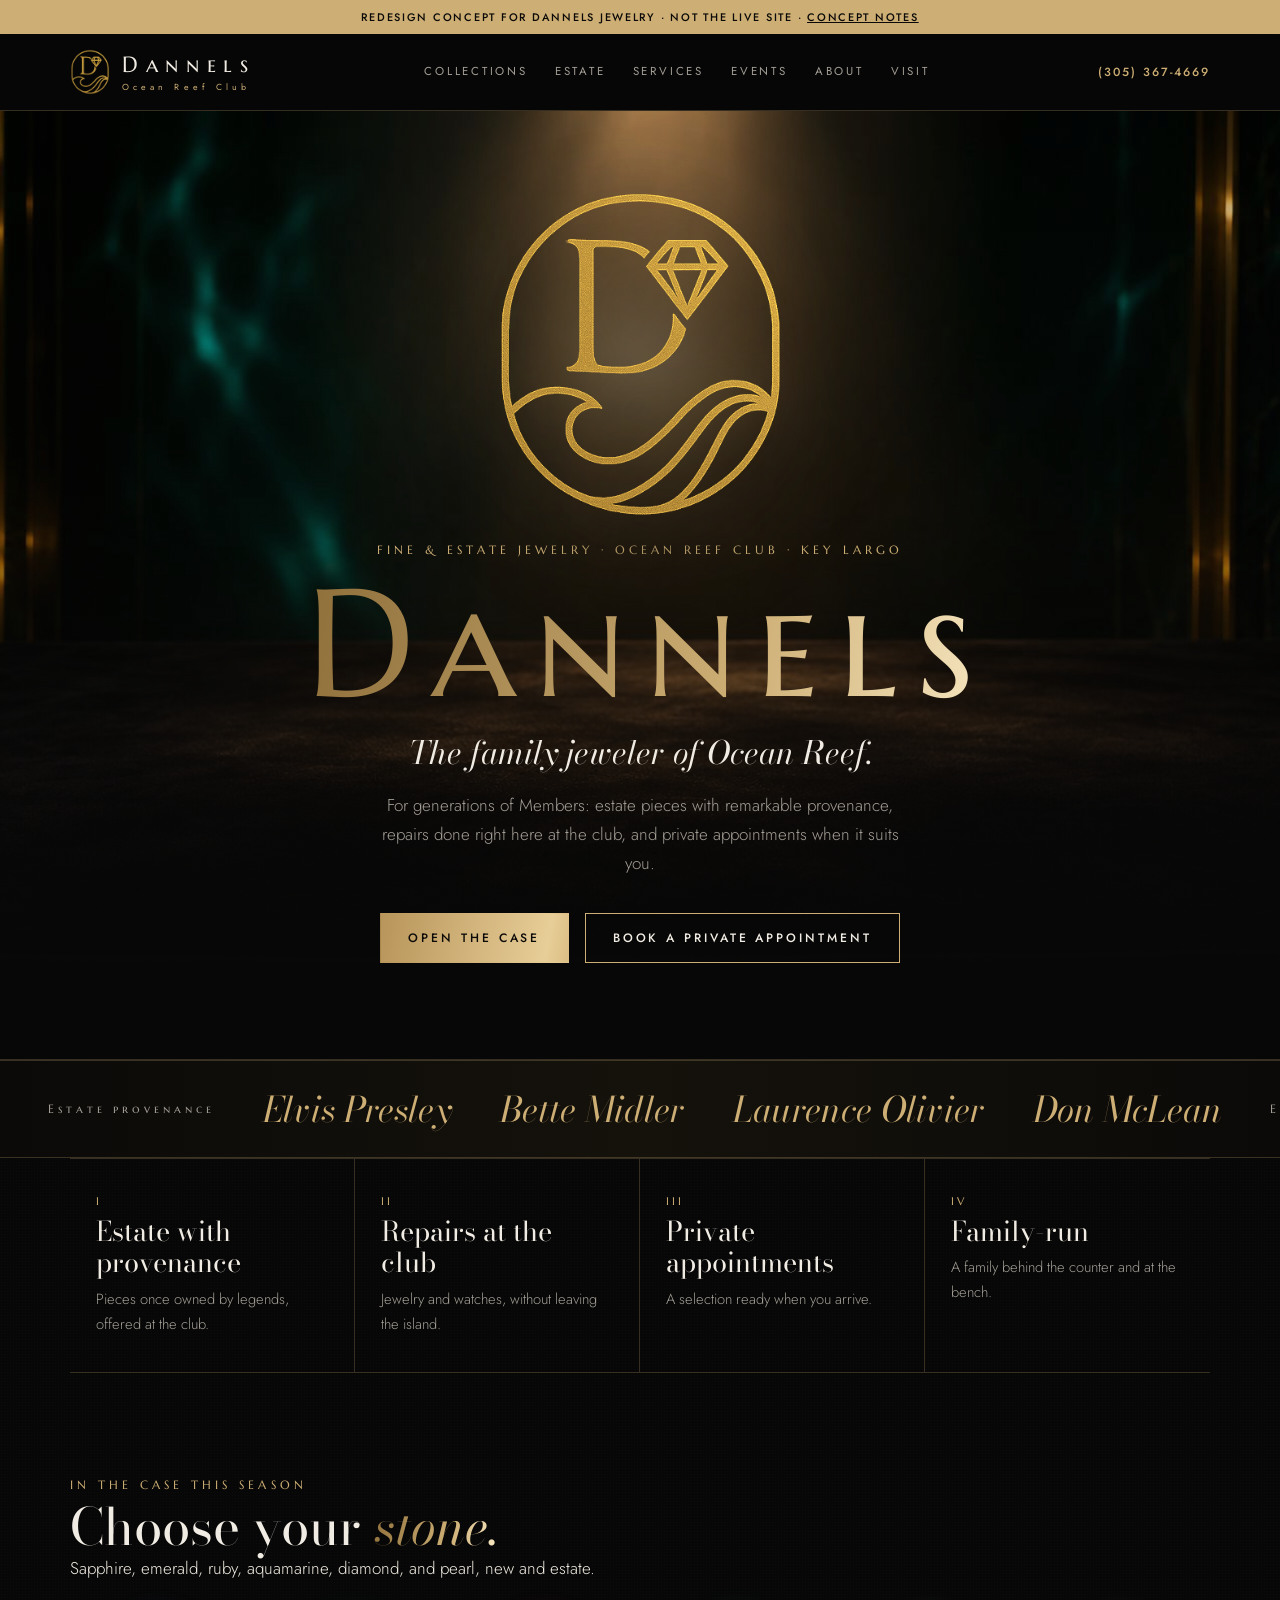
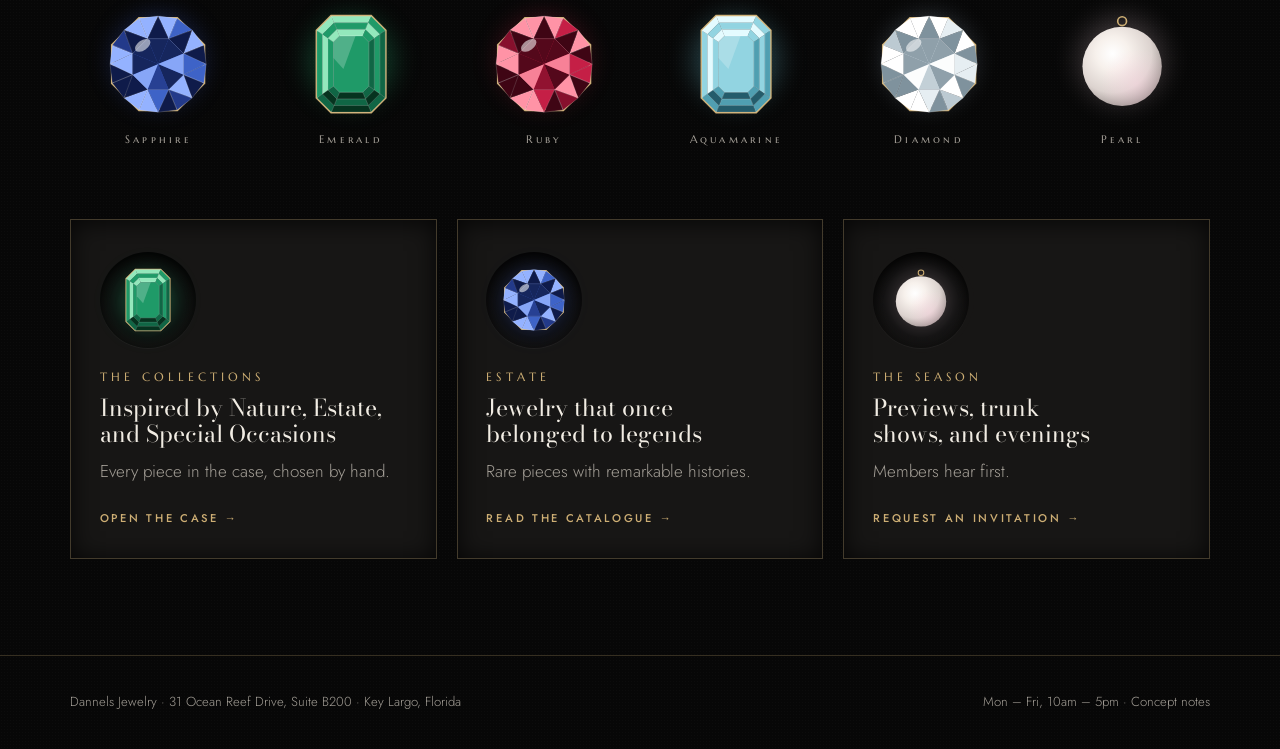
==== commit 0cd973f9: "Add Dannels logo: menu mark, hero emblem with light sweep, icons, share image, email header Co-Autho" ====
--- a/index.html
+++ b/index.html
@@ -14,6 +14,11 @@
 <link rel="preconnect" href="https://fonts.googleapis.com">
 <link rel="preconnect" href="https://fonts.gstatic.com" crossorigin>
 <link href="https://fonts.googleapis.com/css2?family=Bodoni+Moda:ital,opsz,wght@0,6..96,400;0,6..96,500;1,6..96,400&family=Marcellus+SC&family=Jost:wght@300;400;500&display=swap" rel="stylesheet">
+<link rel="icon" href="favicon.ico" sizes="any">
+<link rel="icon" type="image/png" sizes="32x32" href="img/favicon-32.png">
+<link rel="apple-touch-icon" href="img/apple-touch-icon.png">
+<link rel="manifest" href="site.webmanifest">
+<meta name="theme-color" content="#070707">
 <link rel="stylesheet" href="site.css">
 <script type="application/ld+json">{
  "@context": "https://schema.org",
@@ -54,7 +59,7 @@
 <div class="ribbon">Redesign concept for Dannels Jewelry · not the live site · <a href="notes.html">concept notes</a></div>
 <nav class="nav" aria-label="Main">
   <div class="wrap">
-    <a class="wordmark" href="index.html">Dannels<small>Ocean Reef Club</small></a>
+    <a class="wordmark" href="index.html"><img class="nav-mark" src="img/logo-mark-sm.png" alt="" width="200" height="229"><span>Dannels<small>Ocean Reef Club</small></span></a>
     <div class="menu"><a href="collections.html">Collections</a><a href="estate.html">Estate</a><a href="services.html">Services</a><a href="events.html">Events</a><a href="about.html">About</a><a href="visit.html">Visit</a></div>
     <a class="call" href="tel:+13053674669">(305) 367-4669</a>
   </div>
@@ -65,7 +70,7 @@
 <div class="wrap">
 <div class="stage">
 <div class="halo"></div>
-<div class="turn"><svg aria-label="Illustration of a brilliant-cut diamond" class="gem g-diamond" role="img" viewbox="0 0 200 200"><use href="#g-brilliant"></use></svg></div>
+<img class="hero-mark" src="img/logo-mark.png" alt="Dannels Jewelry emblem: a D with a diamond, above ocean waves" width="369" height="422">
 <div class="glint"></div>
 <span class="spark" style="left:6%;top:18%;animation-delay:.2s"></span>
 <span class="spark" style="left:86%;top:10%;animation-delay:1.3s;width:24px;height:24px"></span>
--- a/site.css
+++ b/site.css
@@ -291,3 +291,13 @@
 .photo-band { position: relative; height: clamp(240px, 44vw, 520px); background: url("img/visit-dock.jpg") center 60% / cover no-repeat; }
 .photo-band::after { content: ""; position: absolute; inset: 0; background: linear-gradient(to bottom, var(--velvet) 0%, rgba(7,7,7,0.15) 22%, rgba(7,7,7,0.2) 70%, var(--velvet) 100%), linear-gradient(rgba(7,20,28,0.25), rgba(7,20,28,0.25)); }
 .invite-band { background: linear-gradient(rgba(7,7,7,0.35), rgba(7,7,7,0.35)), url("img/events-glow.jpg") center / cover no-repeat; }
+
+/* ---------- logo ---------- */
+.wordmark { display: inline-flex; align-items: center; gap: 0.75rem; }
+.nav-mark { height: 46px; width: auto; display: block; }
+@media (max-width: 960px) { .nav-mark { height: 38px; } }
+.stage { width: min(300px, 58vw); aspect-ratio: 369 / 422; }
+.stage .halo { inset: 10% 6%; background: radial-gradient(ellipse, rgba(255,236,200,.28), rgba(205,174,116,.14) 45%, transparent 72%); }
+.hero-mark { position: relative; display: block; width: 100%; height: auto; filter: drop-shadow(0 0 28px rgba(205,174,116,.28)) drop-shadow(0 30px 40px rgba(0,0,0,.85)); animation: float 9s ease-in-out infinite; }
+.glint { inset: 0; clip-path: none; -webkit-mask: url("img/logo-mark.png") center / contain no-repeat; mask: url("img/logo-mark.png") center / contain no-repeat; animation: float 9s ease-in-out infinite; }
+.glint::before { width: 30%; background: linear-gradient(90deg, transparent, rgba(255,248,225,.95), transparent); }
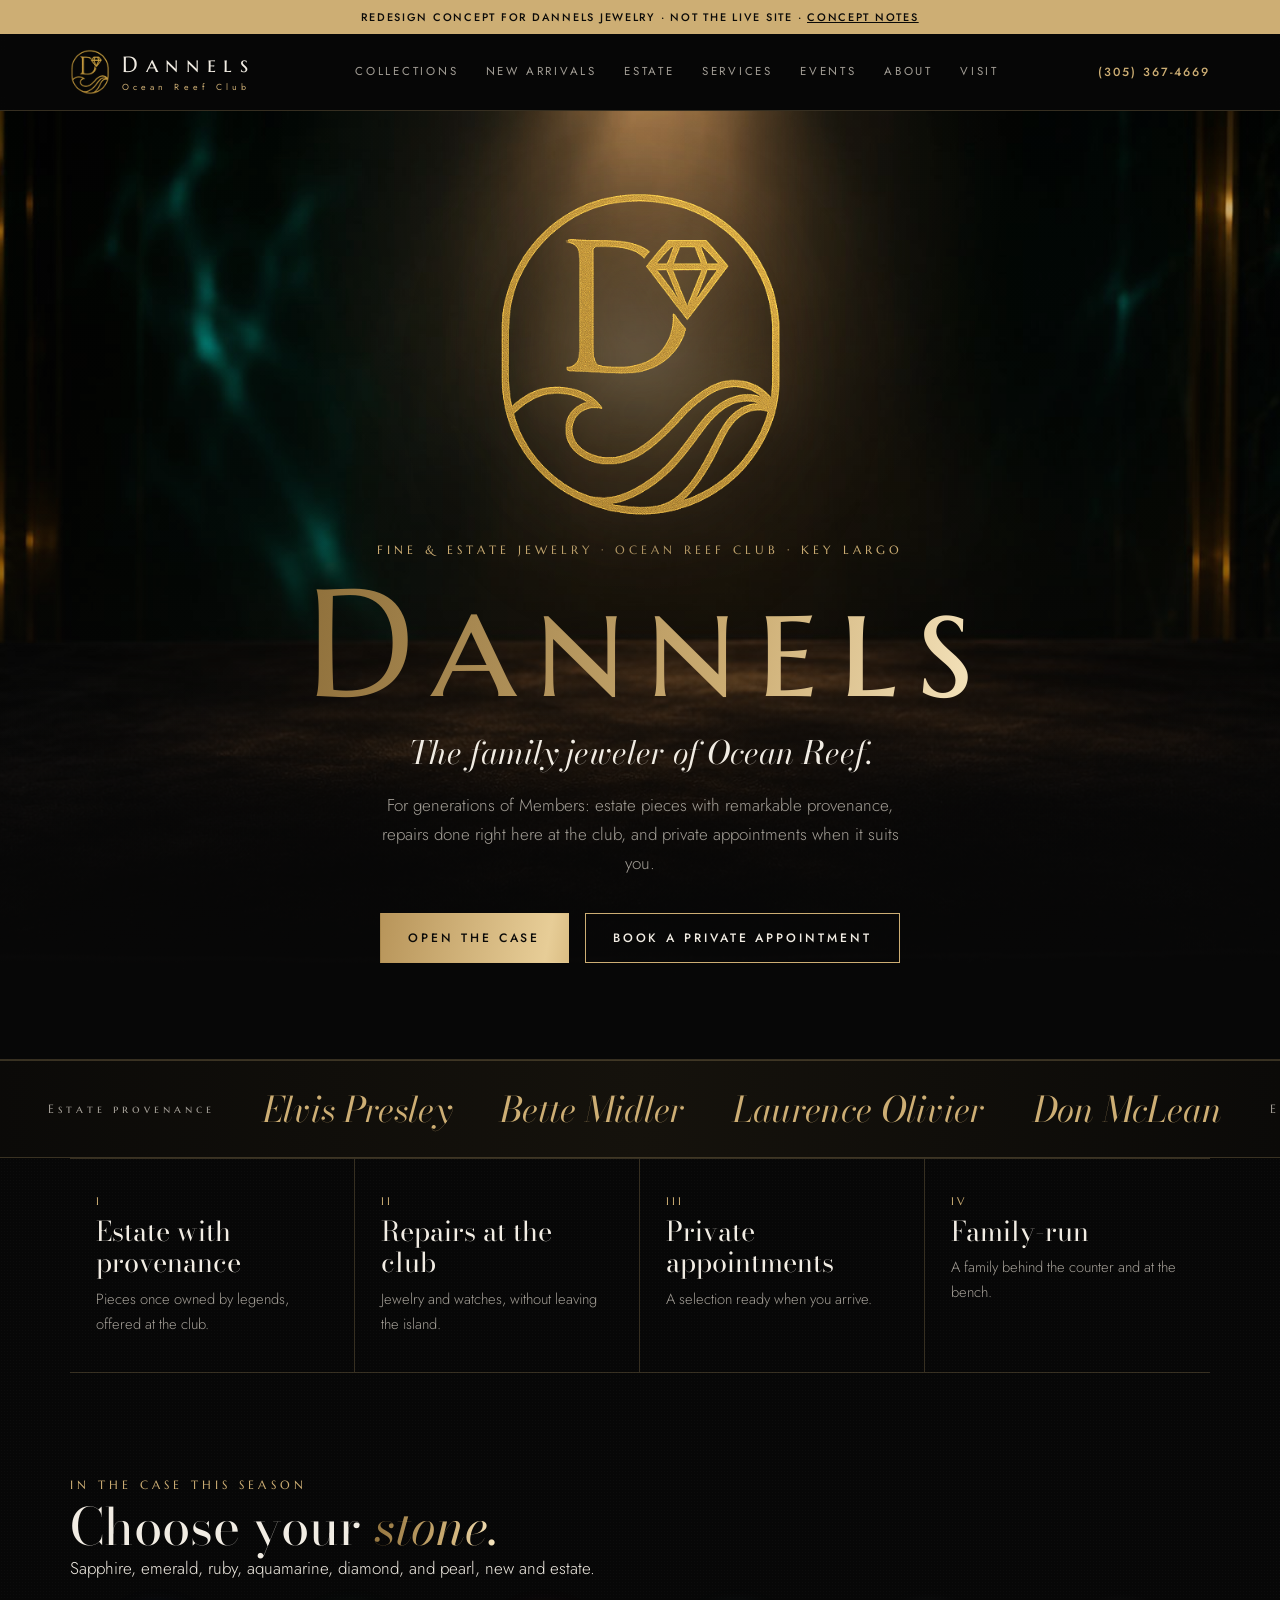
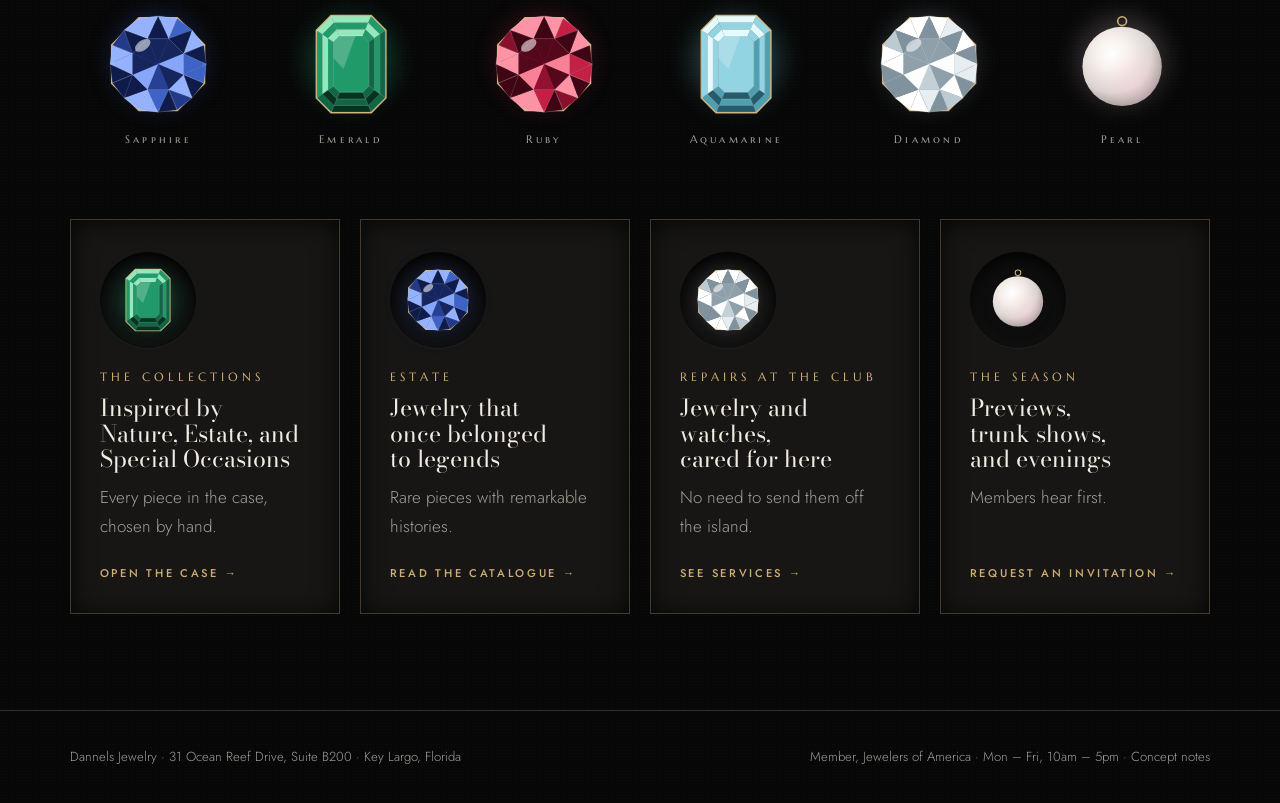
==== commit 5376b8f4: "Add New Arrivals page, New Arrival/Sold tags, repairs tray, more services, Jewelers of America foote" ====
--- a/index.html
+++ b/index.html
@@ -19,7 +19,7 @@
 <link rel="apple-touch-icon" href="img/apple-touch-icon.png">
 <link rel="manifest" href="site.webmanifest">
 <meta name="theme-color" content="#070707">
-<link rel="stylesheet" href="site.css">
+<link rel="stylesheet" href="site.css?v=4">
 <script type="application/ld+json">{
  "@context": "https://schema.org",
  "@type": "JewelryStore",
@@ -59,8 +59,8 @@
 <div class="ribbon">Redesign concept for Dannels Jewelry · not the live site · <a href="notes.html">concept notes</a></div>
 <nav class="nav" aria-label="Main">
   <div class="wrap">
-    <a class="wordmark" href="index.html"><img class="nav-mark" src="img/logo-mark-sm.png" alt="" width="200" height="229"><span>Dannels<small>Ocean Reef Club</small></span></a>
-    <div class="menu"><a href="collections.html">Collections</a><a href="estate.html">Estate</a><a href="services.html">Services</a><a href="events.html">Events</a><a href="about.html">About</a><a href="visit.html">Visit</a></div>
+    <a class="wordmark" href="index.html"><img class="nav-mark" src="img/logo-mark-sm.png" alt="" width="40" height="46"><span>Dannels<small>Ocean Reef Club</small></span></a>
+    <div class="menu"><a href="collections.html">Collections</a><a href="new-arrivals.html">New Arrivals</a><a href="estate.html">Estate</a><a href="services.html">Services</a><a href="events.html">Events</a><a href="about.html">About</a><a href="visit.html">Visit</a></div>
     <a class="call" href="tel:+13053674669">(305) 367-4669</a>
   </div>
 </nav>
@@ -119,6 +119,10 @@
 <div class="slot"><svg aria-hidden="true" class="gem g-sapphire" viewbox="0 0 200 200"><use href="#g-brilliant"></use></svg></div>
 <span class="eyebrow">Estate</span><h3>Jewelry that once belonged to legends</h3><p class="muted">Rare pieces with remarkable histories.</p><span class="arrow">Read the catalogue →</span>
 </a>
+<a class="tray" href="services.html">
+<div class="slot"><svg aria-hidden="true" class="gem g-diamond" viewbox="0 0 200 200"><use href="#g-brilliant"></use></svg></div>
+<span class="eyebrow">Repairs at the Club</span><h3>Jewelry and watches, cared for here</h3><p class="muted">No need to send them off the island.</p><span class="arrow">See services →</span>
+</a>
 <a class="tray" href="events.html">
 <div class="slot"><svg aria-hidden="true" class="gem g-pearl" viewbox="0 0 200 200"><use href="#g-pearl"></use></svg></div>
 <span class="eyebrow">The Season</span><h3>Previews, trunk shows, and evenings</h3><p class="muted">Members hear first.</p><span class="arrow">Request an invitation →</span>
@@ -130,7 +134,7 @@
 <footer>
   <div class="wrap">
     <span>Dannels Jewelry · 31 Ocean Reef Drive, Suite B200 · Key Largo, Florida</span>
-    <span><a href="visit.html">Mon – Fri, 10am – 5pm</a> · <a href="notes.html">Concept notes</a></span>
+    <span>Member, Jewelers of America · <a href="visit.html">Mon – Fri, 10am – 5pm</a> · <a href="notes.html">Concept notes</a></span>
   </div>
 </footer>
 </body>
--- a/site.css
+++ b/site.css
@@ -301,3 +301,13 @@
 .hero-mark { position: relative; display: block; width: 100%; height: auto; filter: drop-shadow(0 0 28px rgba(205,174,116,.28)) drop-shadow(0 30px 40px rgba(0,0,0,.85)); animation: float 9s ease-in-out infinite; }
 .glint { inset: 0; clip-path: none; -webkit-mask: url("img/logo-mark.png") center / contain no-repeat; mask: url("img/logo-mark.png") center / contain no-repeat; animation: float 9s ease-in-out infinite; }
 .glint::before { width: 30%; background: linear-gradient(90deg, transparent, rgba(255,248,225,.95), transparent); }
+
+/* ---------- arrivals tags, four trays ---------- */
+.cell { position: relative; }
+.badge { position: absolute; top: 0.9rem; left: 0.9rem; z-index: 2; font: 500 0.62rem var(--font-body); letter-spacing: 0.2em; text-transform: uppercase; padding: 0.3rem 0.6rem; }
+.badge--new { background: var(--gold); color: #0B0A08; }
+.badge--sold { background: transparent; color: var(--ash); border: 1px solid var(--ash); }
+.cell:has(.badge--sold) .slot svg { opacity: 0.55; }
+.trays { grid-template-columns: repeat(4, minmax(0, 1fr)); }
+@media (max-width: 1100px) { .trays { grid-template-columns: repeat(2, minmax(0, 1fr)); } }
+@media (max-width: 600px) { .trays { grid-template-columns: 1fr; } }
